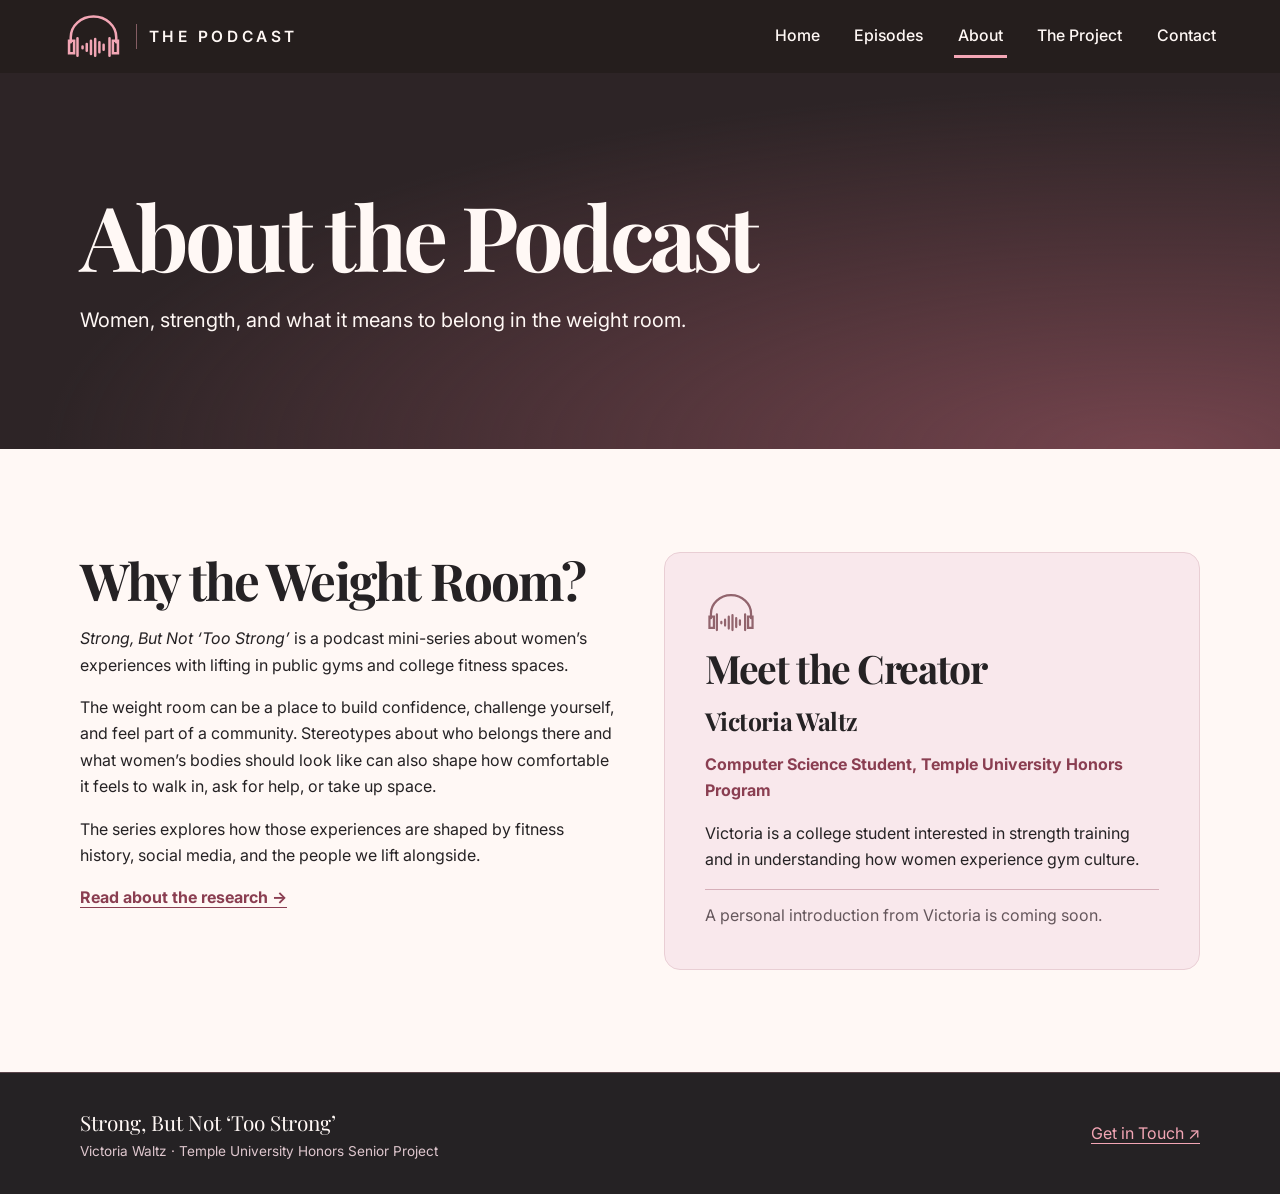
==== about.html @ 4b72879c "Build Honors Senior Project podcast website" ====
<!doctype html>
<html lang="en">
<head>
  <meta charset="utf-8">
  <meta name="viewport" content="width=device-width, initial-scale=1">
  <meta name="description" content="Learn about the podcast and its creator, Victoria Waltz.">
  <title>About | Strong, But Not ‘Too Strong’</title>
  <link rel="icon" href="assets/icons/headphones.svg" type="image/svg+xml">
  <link rel="preconnect" href="https://fonts.googleapis.com">
  <link rel="preconnect" href="https://fonts.gstatic.com" crossorigin>
  <link href="https://fonts.googleapis.com/css2?family=Inter:wght@400;500;600;700&amp;family=Playfair+Display:ital,wght@0,600;0,700;1,700;1,800&amp;display=swap" rel="stylesheet">
  <link rel="stylesheet" href="css/style.css">
  <script src="js/main.js" defer></script>
</head>
<body>
  <a class="skip-link" href="#main">Skip to content</a>
  <header class="site-header">
    <div class="header-inner">
      <a class="brand" href="index.html" aria-label="Strong, But Not ‘Too Strong’ home">
        <img src="assets/icons/headphones.svg" alt="">
        <span>The Podcast</span>
      </a>
      <button class="menu-toggle" type="button" aria-expanded="false" aria-controls="site-nav" hidden>Menu</button>
      <nav class="site-nav" id="site-nav" aria-label="Main navigation">
        <a href="index.html">Home</a>
        <a href="episodes.html">Episodes</a>
        <a href="about.html" aria-current="page">About</a>
        <a href="project.html">The Project</a>
        <a href="contact.html">Contact</a>
      </nav>
    </div>
  </header>
  <main id="main" tabindex="-1">
  <section class="page-banner"><div class="wrap"><h1>About the Podcast</h1><p>Women, strength, and what it means to belong in the weight room.</p></div></section>
  <div class="section wrap two-columns">
    <section class="prose" data-reveal>
      <h2>Why the Weight Room?</h2>
      <p><em>Strong, But Not ‘Too Strong’</em> is a podcast mini-series about women’s experiences with lifting in public gyms and college fitness spaces.</p>
      <p>The weight room can be a place to build confidence, challenge yourself, and feel part of a community. Stereotypes about who belongs there and what women’s bodies should look like can also shape how comfortable it feels to walk in, ask for help, or take up space.</p>
      <p>The series explores how those experiences are shaped by fitness history, social media, and the people we lift alongside.</p>
      <a class="text-link" href="project.html">Read about the research <span aria-hidden="true">→</span></a>
    </section>
    <section class="panel" data-reveal>
      <img class="panel-icon" src="assets/icons/headphones.svg" alt="">
      <h2>Meet the Creator</h2>
      <h3>Victoria Waltz</h3>
      <p class="creator-role">Computer Science Student, Temple University Honors Program</p>
      <p>Victoria is a college student interested in strength training and in understanding how women experience gym culture.</p>
      <!-- Replace this paragraph with Victoria’s personal introduction and motivation when ready. -->
      <p class="placeholder">A personal introduction from Victoria is coming soon.</p>
    </section>
  </div>
  </main>
  <footer class="site-footer">
    <div class="wrap footer-inner">
      <div><a class="footer-brand" href="index.html">Strong, But Not ‘Too Strong’</a><p>Victoria Waltz · Temple University Honors Senior Project</p></div>
      <a class="footer-link" href="contact.html">Get in Touch <span aria-hidden="true">↗</span></a>
    </div>
  </footer>
</body>
</html>
---- css/style.css ----
:root {
  --blush: #f3a6b5;
  --rose: #c97d8d;
  --charcoal: #252224;
  --cream: #fff8f5;
  --tint: #f9e8ec;
  --ink-rose: #8a3e51;
  --muted: #65575c;
  --serif: "Playfair Display", Georgia, serif;
  --sans: Inter, system-ui, sans-serif;
}
*, *::before, *::after { box-sizing: border-box; }
[hidden] { display: none !important; }
html { scroll-behavior: smooth; scroll-padding-top: 6rem; }
body { margin: 0; background: var(--cream); color: var(--charcoal); font: 1rem/1.65 var(--sans); }
img { display: block; max-width: 100%; }
a { color: inherit; }
button, input, select, textarea { font: inherit; }
button { cursor: pointer; }
:focus-visible { outline: 3px solid #a75268; outline-offset: 5px; }
.site-header :focus-visible, .hero :focus-visible, .site-footer :focus-visible, .closing :focus-visible { outline-color: var(--blush); }
main:focus:not(:focus-visible) { outline: none; }
h1, h2, h3, p { margin: 0; }
h1, h2, h3 { font-family: var(--serif); line-height: 1.12; }
h1 { font-size: clamp(2.9rem, 7vw, 5.9rem); letter-spacing: -.045em; }
h2 { font-size: clamp(2rem, 4vw, 3.5rem); letter-spacing: -.036em; }
h3 { font-size: 1.55rem; letter-spacing: -.025em; }
p + p { margin-top: 1rem; }
.wrap { width: min(1120px, calc(100% - 3rem)); margin-inline: auto; }
.section { padding-block: clamp(3.4rem, 8vw, 6.5rem); }
.skip-link { position: fixed; z-index: 10; top: 1rem; left: 1rem; transform: translateY(-180%); background: var(--cream); padding: .6rem 1rem; }
.skip-link:focus { transform: none; }
.site-header { position: sticky; z-index: 5; top: 0; background: #251e1d; color: var(--cream); }
.home .site-header { position: fixed; inset: 0 0 auto; background: linear-gradient(#241b1bb8, transparent); transition: background .2s; }
.home .site-header.is-scrolled, .home .site-header:has([aria-expanded="true"]) { background: #251e1d; }
.header-inner { display: flex; align-items: center; justify-content: space-between; gap: 2rem; width: min(1450px, 90%); margin: auto; min-height: clamp(64px, 5.7vw, 96px); }
.home .header-inner { padding-left: clamp(0px, 4.8vw, 78px); }
.brand { display: inline-flex; align-items: center; gap: .8rem; white-space: nowrap; text-decoration: none; text-transform: uppercase; letter-spacing: .23em; font-weight: 600; font-size: clamp(.72rem, 1.21vw, 1.2rem); }
.brand img { width: clamp(42px, 4.6vw, 74px); }
.brand span { border-left: 1px solid #f3a6b577; padding-left: .75rem; }
.site-nav { display: flex; align-items: center; gap: clamp(.9rem, 2.7vw, 3.25rem); }
.site-nav a { display: block; position: relative; padding: .55rem 0; color: var(--cream); font-size: clamp(.86rem, 1.24vw, 1.25rem); font-weight: 500; text-decoration: none; white-space: nowrap; }
.site-nav a::after { position: absolute; content: ""; inset: auto -.27rem 0; height: 3px; background: var(--blush); transform: scaleX(0); transition: transform .18s; }
.site-nav a:is(:hover,[aria-current])::after { transform: scaleX(1); }
.menu-toggle { display: none; border: 1px solid #f3a6b58c; border-radius: 100px; background: #251e1d; color: var(--cream); padding: .35rem .95rem; }
.hero {
  position: relative;
  min-height: max(650px, 56.28vw);
  background: linear-gradient(90deg, transparent 48%, #231a1912 65%, #231a1929), #302421 url("../assets/images/gym-hero.webp") center center / cover no-repeat;
  color: var(--cream);
}
.hero-copy { position: relative; z-index: 1; margin-left: 54%; width: 44%; padding-top: clamp(126px, 9.3vw, 185px); padding-bottom: 5rem; text-align: center; }
.hero h1 { position: relative; isolation: isolate; font-size: clamp(3.05rem, 5.85vw, 7.8rem); font-weight: 800; font-style: italic; line-height: .99; letter-spacing: -.064em; text-shadow: 0 3px 16px #23171465; }
.hero h1 span, .hero h1 em { display: block; }
.hero h1 em { position: relative; color: var(--blush); font-size: 1.26em; font-weight: inherit; }
.hero h1 em::before {
  content: ""; position: absolute; z-index: -1; inset: 34% 0 -23% 4%;
  background: linear-gradient(101deg, #b76877aa, #a85f6cad 78%, #be77858f);
  clip-path: polygon(0 60%, 9% 46%, 1% 49%, 11% 35%, 5% 39%, 15% 27%, 23% 18%, 42% 12%, 58% 9%, 73% 10%, 98% 0, 94% 10%, 100% 5%, 96% 19%, 99% 16%, 93% 32%, 99% 28%, 96% 41%, 99% 42%, 95% 56%, 98% 54%, 92% 76%, 95% 73%, 88% 82%, 68% 78%, 56% 83%, 37% 78%, 17% 85%, 1% 100%, 7% 85%, 0 89%, 7% 75%, 1% 78%, 9% 60%);
  transform: rotate(-3deg);
}
.hero h1::after { content: ""; position: absolute; top: -3.25rem; right: 1.2%; width: 4rem; height: 3.6rem; background: center / contain no-repeat url("data:image/svg+xml,%3Csvg xmlns='http://www.w3.org/2000/svg' viewBox='0 0 67 58' stroke='%23f3a6b5' stroke-width='6' stroke-linecap='round'%3E%3Cpath d='M11 34l3-30m13 36L46 9M44 51l20-14'/%3E%3C/svg%3E"); }
.hero-divider { display: flex; align-items: center; justify-content: center; gap: 1rem; width: 53%; margin: clamp(1.3rem, 2.45vw, 3.7rem) auto .85rem; }
.hero-divider::before, .hero-divider::after { content: ""; height: 2px; flex: 1; background: var(--cream); }
.hero-divider img { width: clamp(46px, 5.7vw, 96px); }
.hero-copy p { font-size: clamp(1.06rem, 1.76vw, 2.3rem); line-height: 1.35; font-style: italic; font-weight: 500; text-shadow: 0 2px 10px #201615; }
.hero-wave { width: 51%; margin: clamp(.6rem, 1.3vw, 2rem) auto clamp(.75rem, 2.35vw, 3.3rem); }
.hero-actions { display: flex; flex-direction: column; align-items: center; gap: .65rem; }
.button { display: inline-flex; align-items: center; justify-content: center; gap: .65em; border: 1px solid transparent; border-radius: 999px; padding: .66em 1.35em; background: var(--blush); color: #201519; font-weight: 700; text-decoration: none; line-height: 1.25; transition: background .18s, transform .18s; }
.button:not(:disabled):hover { background: #ffc2cd; transform: translateY(-2px); }
.button:disabled { opacity: .62; cursor: default; }
.hero .button { font-size: clamp(1rem, 1.56vw, 1.8rem); }
.play-icon { display: inline-block; border-block: .43em solid transparent; border-left: .69em solid currentColor; }
.hero-link { padding: .2rem .65rem; border-radius: 999px; background: #271d1de8; color: var(--cream); text-underline-offset: 4px; font-size: clamp(.85rem, 1vw, 1.15rem); font-weight: 600; text-shadow: 0 1px 5px #201615; }
.hero-link:hover { color: var(--blush); }
.intro { text-align: center; }
.intro > p:last-child { max-width: 67ch; margin: 1.25rem auto 0; color: var(--muted); font-size: 1.12rem; }
.eyebrow { margin-bottom: .9rem; font-size: .76rem; font-weight: 700; letter-spacing: .15em; text-transform: uppercase; color: var(--ink-rose); }
.tint { background: var(--tint); }
.section-header, .footer-inner { display: flex; justify-content: space-between; align-items: center; gap: 1rem 2rem; }
.section-header { margin-bottom: 2rem; flex-wrap: wrap; }
.text-link { display: inline-block; color: var(--ink-rose); font-weight: 700; text-underline-offset: .23em; }
.text-link:hover { color: #572635; }
.card-grid, .topic-grid { display: grid; grid-template-columns: repeat(3, minmax(0, 1fr)); gap: 1.25rem; }
.episode-card { display: flex; flex-direction: column; overflow: hidden; border: 1px solid #e8cdd3; border-radius: 1rem; background: var(--cream); }
.card-art { display: grid; min-height: 124px; place-items: center; background: radial-gradient(ellipse at 25% 25%, #9a5c65, transparent 80%), #332829; }
.episode-card:nth-child(3n + 2) .card-art { background: radial-gradient(ellipse at 70% 80%, #ab6979, transparent 80%), #472d38; }
.episode-card:nth-child(3n + 3) .card-art { background: radial-gradient(ellipse at 30% 70%, #875759, transparent 80%), #362c2a; }
.card-art img { width: 53%; max-height: 68px; }
.card-body { display: flex; flex: 1; flex-direction: column; align-items: flex-start; gap: .8rem; padding: 1.3rem; }
.card-body > p { color: var(--muted); margin: 0; }
.card-meta { display: flex; width: 100%; justify-content: space-between; flex-wrap: wrap; align-items: center; gap: .35rem .6rem; }
.card-meta .eyebrow { margin: 0; }
.badge { display: inline-block; padding: .25rem .65rem; border-radius: 99px; background: var(--tint); color: #74374a; font-size: .75rem; font-weight: 700; }
.card-body .duration { font-size: .86rem; }
.card-body .text-link { margin-top: auto; }
.topic-grid { margin-top: 2rem; }
.topic-grid article { padding: 1.35rem; border-top: 1px solid #e8cdd3; }
.topic-grid article > :first-child { width: 44px; height: 32px; color: var(--ink-rose); font: 2rem/1 var(--sans); margin-bottom: .8rem; object-fit: contain; object-position: left center; }
.topic-grid img { filter: brightness(.55) saturate(1.6); }
.topic-grid p { color: var(--muted); margin-top: .65rem; }
.closing, .site-footer { background: var(--charcoal); color: var(--cream); }
.closing { text-align: center; background: radial-gradient(ellipse at 50% 110%, #784654 0%, #33272c 55%, #252224 100%); }
.closing .button { margin-top: 1.5rem; }
.site-footer { padding: 2rem 0; border-top: 1px solid #59444a; }
.footer-brand { font-family: var(--serif); font-size: 1.3rem; text-decoration: none; }
.footer-inner p { color: #dfc7ce; font-size: .85rem; }
.footer-link { color: var(--blush); white-space: nowrap; text-underline-offset: .22em; }
.page-banner { background: radial-gradient(ellipse at 90% 100%, #74444d, transparent 68%), #2d2426; color: var(--cream); padding-block: clamp(3.7rem, 9vw, 7rem); }
.page-banner .eyebrow, .back-link { color: var(--blush); }
.page-banner p:not(.eyebrow) { margin-top: 1.2rem; font-size: clamp(1rem, 2vw, 1.25rem); max-width: 58ch; }
.page-banner .back-link { display: inline-block; margin-bottom: 1.5rem; text-underline-offset: .2em; }
.two-columns { display: grid; grid-template-columns: repeat(2, minmax(0, 1fr)); align-items: start; gap: clamp(1.3rem, 4vw, 3rem); }
.panel { background: var(--tint); border: 1px solid #e9ced4; border-radius: 1rem; padding: clamp(1.3rem, 4vw, 2.5rem); }
.panel h2 { font-size: clamp(1.65rem, 3.2vw, 2.45rem); }
.panel-icon { width: 52px; margin-bottom: .9rem; filter: brightness(.6); }
.prose :is(p, ul, .text-link), .panel :is(p, h3) { margin-top: 1rem; }
.prose ul { padding-left: 1.2rem; }
.prose li + li { margin-top: .5rem; }
.placeholder { padding-top: .8rem; border-top: 1px solid #d6afb9; color: var(--muted); }
.creator-role { font-weight: 700; color: var(--ink-rose); }
.research { display: grid; gap: clamp(2rem, 5vw, 3.75rem); }
.question blockquote { margin: 1.3rem 0 0; font: italic clamp(1.5rem, 4vw, 2.6rem)/1.25 var(--serif); max-width: 36ch; }
.contact-form { display: grid; gap: .65rem; }
.contact-form label { font-weight: 600; margin-top: .25rem; }
.contact-form input, .contact-form textarea, .player select { width: 100%; padding: .55rem .7rem; border: 1px solid #a97f8a; border-radius: .45rem; background: var(--cream); color: var(--charcoal); }
.contact-form textarea { resize: vertical; }
.contact-form .button { justify-self: start; }
.player-wrap { max-width: 790px; }
.player-wrap .player { margin-top: 1.75rem; }
.player-status { color: var(--muted); }
.player fieldset { border: 0; padding: 0; margin: 1rem 0 0; min-width: 0; }
.player fieldset:disabled { opacity: .7; }
.player legend { padding: 0; font-weight: 700; }
.player-progress { display: flex; gap: .75rem; align-items: center; margin: .85rem 0; }
.player input[type="range"] { accent-color: var(--ink-rose); min-width: 0; }
.player-progress input { flex: 1; width: 100%; }
.player-progress output { white-space: nowrap; font-variant-numeric: tabular-nums; }
.player-controls { display: flex; align-items: center; flex-wrap: wrap; gap: .9rem 1.2rem; }
.player-controls label { display: inline-flex; align-items: center; gap: .45rem; }
.player-controls select { width: auto; }
[data-reveal].revealed { animation: rise-in .55s ease-out both; }
@keyframes rise-in { from { opacity: .6; transform: translateY(12px); } to { opacity: 1; transform: translateY(0); } }
@media (min-width: 1200px) { .hero-copy { padding-top: 9.2vw; } }
@media (max-width: 960px) {
  .home .header-inner { padding-left: 0; }
  .hero-copy { margin-left: 48%; width: 50%; }
  .hero h1 { font-size: clamp(2.7rem, 6vw, 4rem); }
  .hero { background-position: 56% center; }
}
@media (max-width: 700px) {
  .header-inner { flex-wrap: wrap; gap: 0; padding-block: .55rem; }
  .header-inner .menu-toggle { display: inline-flex; }
  .site-nav { width: 100%; flex-wrap: wrap; gap: .25rem 1.1rem; }
  .site-nav a { padding: .5rem 0; }
  .site-header.has-menu .site-nav { display: none; }
  .site-header.has-menu .menu-toggle[aria-expanded="true"] + .site-nav { display: flex; padding-top: .5rem; }
  .home .site-header:not(.has-menu) { position: absolute; background: #251e1d; }
  .hero { min-height: max(620px, 100svh); background-image: linear-gradient(180deg, #251b1bb0 2%, #251b1baa 50%, #251b1b13 88%), url("../assets/images/gym-hero.webp"); background-position: 26% center; }
  .hero-copy { margin: 0 auto; width: min(91%, 480px); padding-top: max(116px, 15vh); padding-bottom: 8rem; }
  .hero h1 { font-size: clamp(2.35rem, 8.55vw, 4.35rem); }
  .hero h1::after { width: 2.3rem; height: 2.2rem; top: -1.85rem; right: 1%; }
  .hero-divider { margin-top: 1.45rem; }
  .hero-wave { margin-bottom: 1rem; }
  .card-grid, .topic-grid { grid-template-columns: repeat(2, minmax(0, 1fr)); }
  .two-columns { grid-template-columns: 1fr; }
}
@media (max-width: 465px) {
  .wrap { width: calc(100% - 2rem); }
  .card-grid { grid-template-columns: 1fr; }
  .topic-grid { gap: .75rem; }
  .topic-grid article { padding-inline: .4rem; }
  .topic-grid h3 { font-size: 1.28rem; }
  .footer-inner { align-items: flex-start; flex-direction: column; }
  .hero h1 { letter-spacing: -.058em; }
}
@media (prefers-reduced-motion: reduce) {
  html { scroll-behavior: auto; }
  *, *::before, *::after { animation: none !important; transition: none !important; }
}
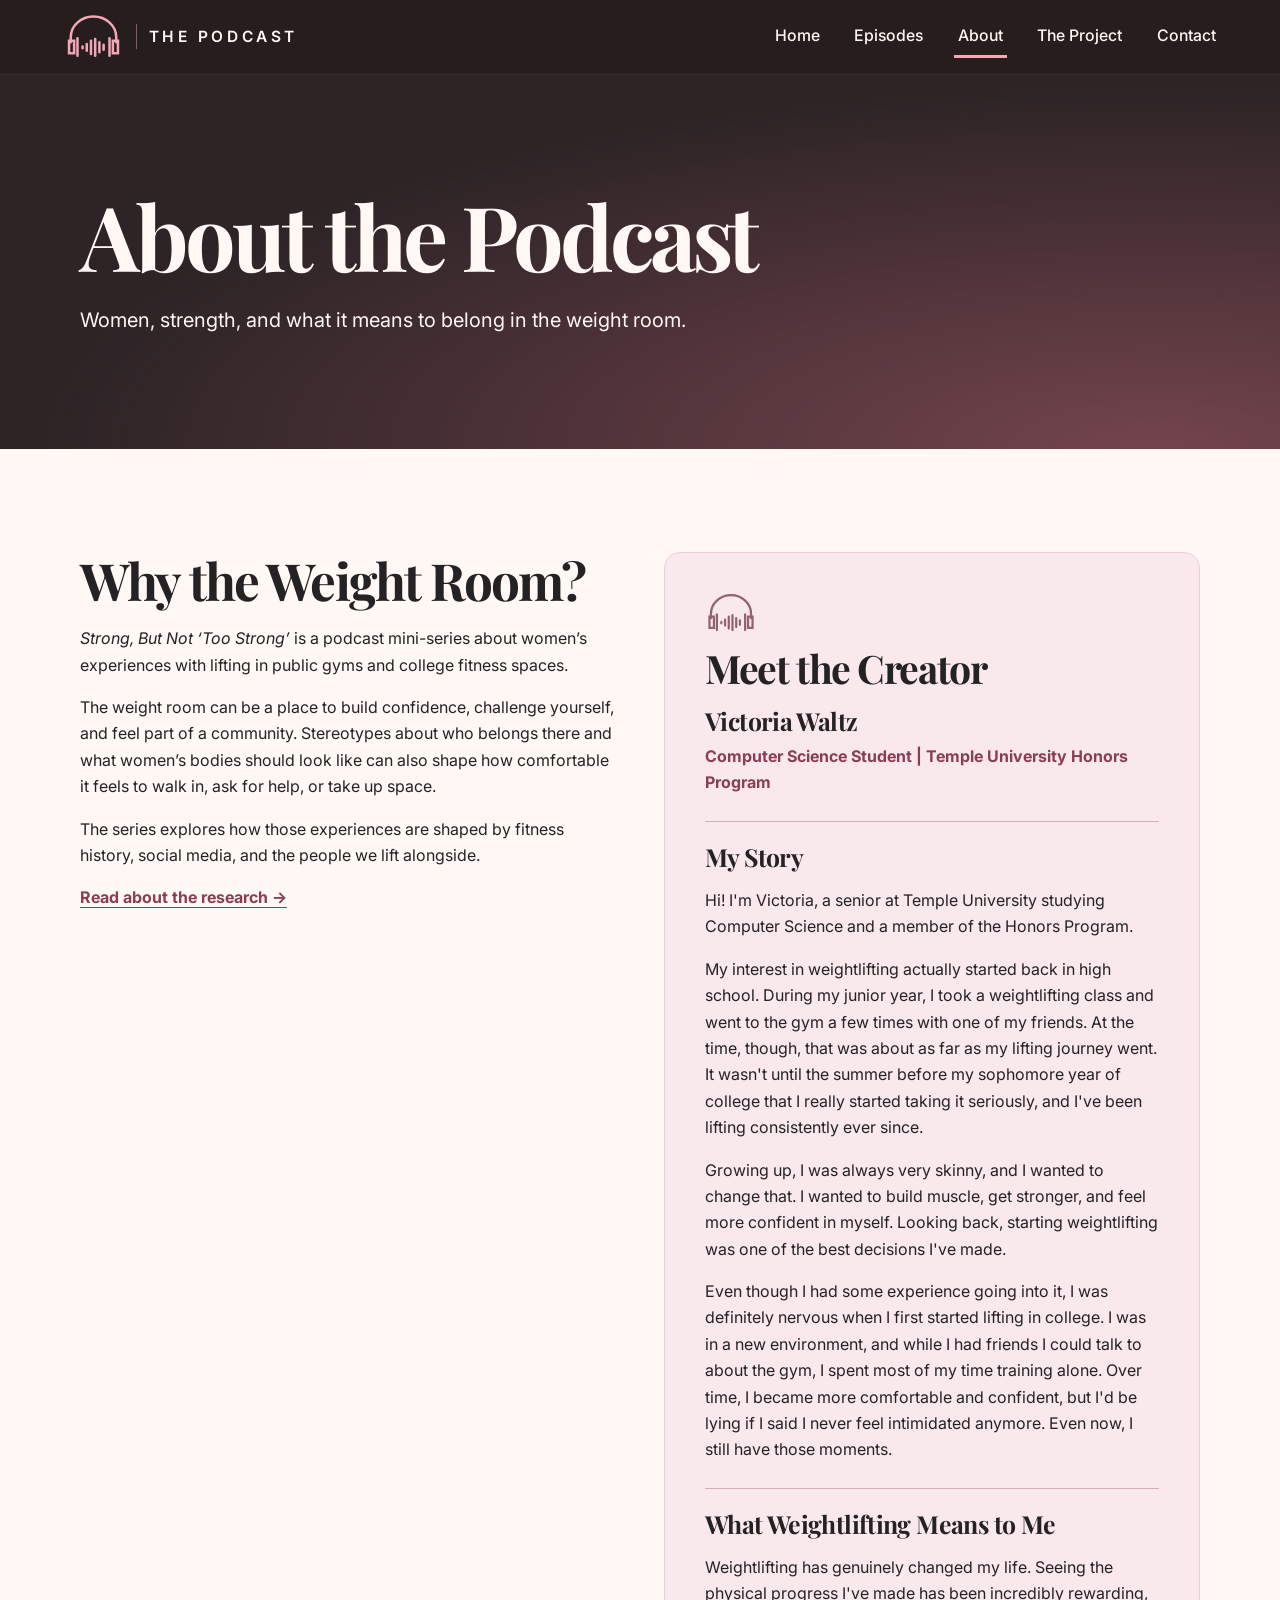
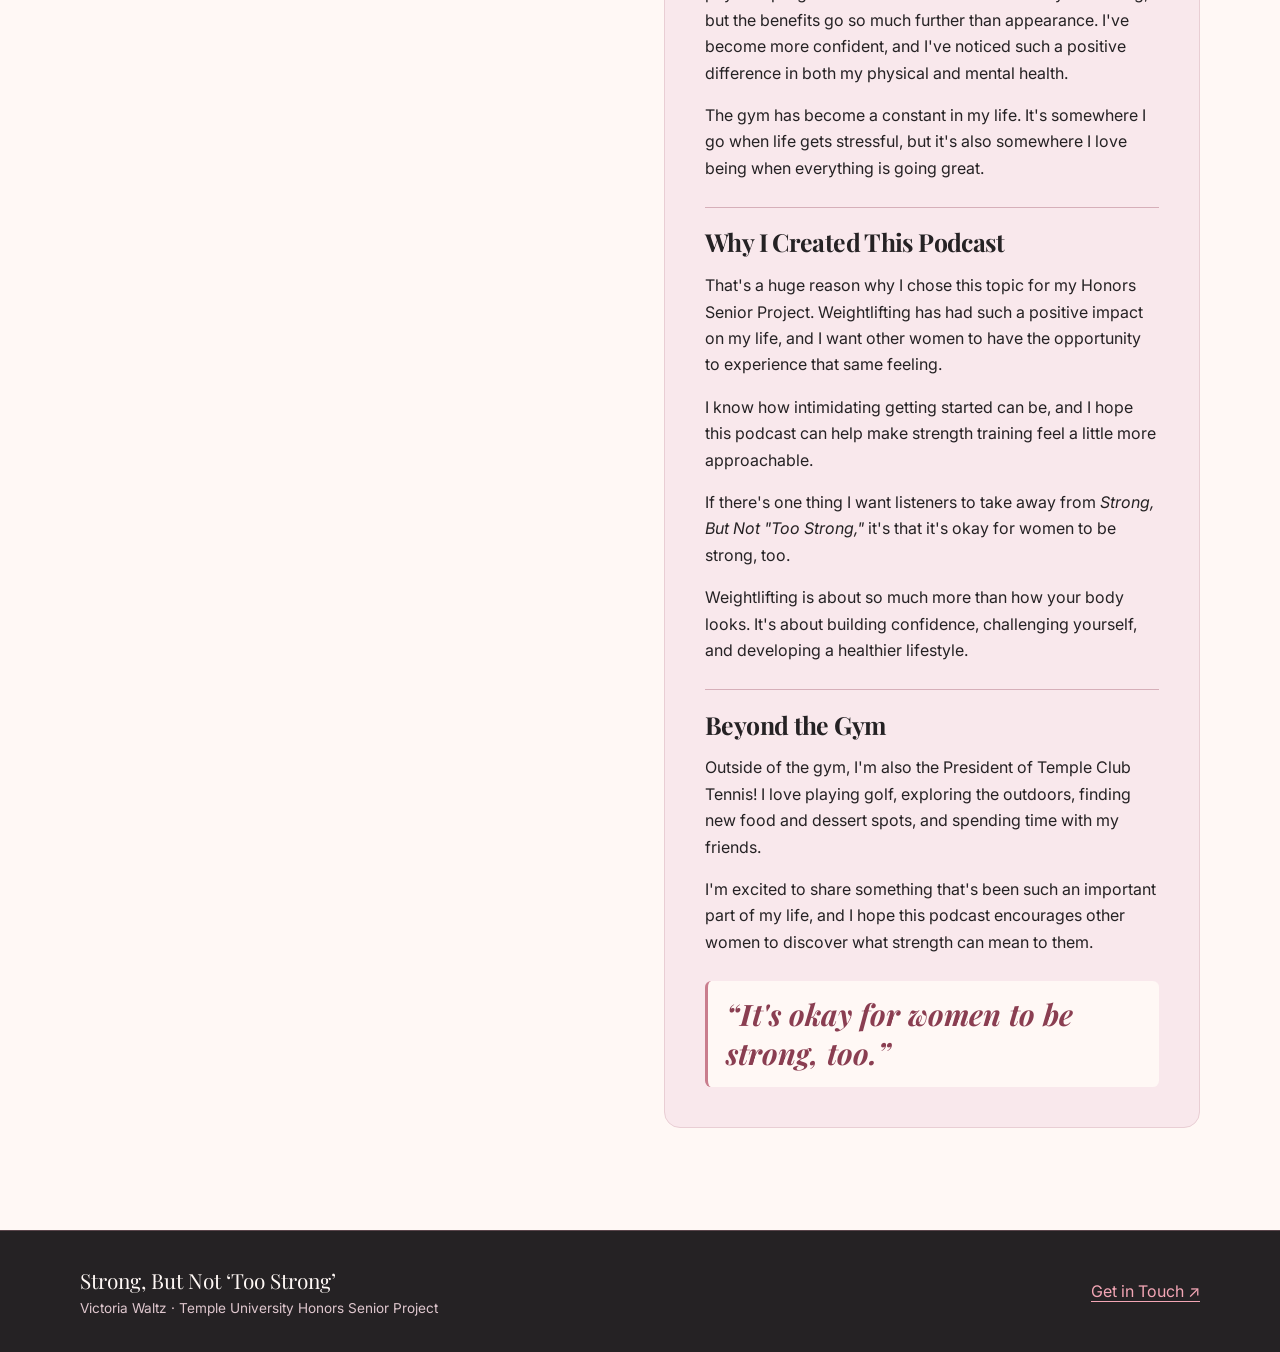
==== commit 44bec735: "Add Victoria's biography to Meet the Creator" ====
--- a/about.html
+++ b/about.html
@@ -40,14 +40,41 @@
       <p>The series explores how those experiences are shaped by fitness history, social media, and the people we lift alongside.</p>
       <a class="text-link" href="project.html">Read about the research <span aria-hidden="true">→</span></a>
     </section>
-    <section class="panel" data-reveal>
+    <section class="panel creator-panel" aria-labelledby="meet-the-creator">
       <img class="panel-icon" src="assets/icons/headphones.svg" alt="">
-      <h2>Meet the Creator</h2>
-      <h3>Victoria Waltz</h3>
-      <p class="creator-role">Computer Science Student, Temple University Honors Program</p>
-      <p>Victoria is a college student interested in strength training and in understanding how women experience gym culture.</p>
-      <!-- Replace this paragraph with Victoria’s personal introduction and motivation when ready. -->
-      <p class="placeholder">A personal introduction from Victoria is coming soon.</p>
+      <h2 id="meet-the-creator">Meet the Creator</h2>
+      <p class="creator-name">Victoria Waltz</p>
+      <p class="creator-role">Computer Science Student | Temple University Honors Program</p>
+
+      <section class="creator-bio">
+        <h3>My Story</h3>
+        <p>Hi! I'm Victoria, a senior at Temple University studying Computer Science and a member of the Honors Program.</p>
+        <p>My interest in weightlifting actually started back in high school. During my junior year, I took a weightlifting class and went to the gym a few times with one of my friends. At the time, though, that was about as far as my lifting journey went. It wasn't until the summer before my sophomore year of college that I really started taking it seriously, and I've been lifting consistently ever since.</p>
+        <p>Growing up, I was always very skinny, and I wanted to change that. I wanted to build muscle, get stronger, and feel more confident in myself. Looking back, starting weightlifting was one of the best decisions I've made.</p>
+        <p>Even though I had some experience going into it, I was definitely nervous when I first started lifting in college. I was in a new environment, and while I had friends I could talk to about the gym, I spent most of my time training alone. Over time, I became more comfortable and confident, but I'd be lying if I said I never feel intimidated anymore. Even now, I still have those moments.</p>
+      </section>
+
+      <section class="creator-bio">
+        <h3>What Weightlifting Means to Me</h3>
+        <p>Weightlifting has genuinely changed my life. Seeing the physical progress I've made has been incredibly rewarding, but the benefits go so much further than appearance. I've become more confident, and I've noticed such a positive difference in both my physical and mental health.</p>
+        <p>The gym has become a constant in my life. It's somewhere I go when life gets stressful, but it's also somewhere I love being when everything is going great.</p>
+      </section>
+
+      <section class="creator-bio">
+        <h3>Why I Created This Podcast</h3>
+        <p>That's a huge reason why I chose this topic for my Honors Senior Project. Weightlifting has had such a positive impact on my life, and I want other women to have the opportunity to experience that same feeling.</p>
+        <p>I know how intimidating getting started can be, and I hope this podcast can help make strength training feel a little more approachable.</p>
+        <p>If there's one thing I want listeners to take away from <em>Strong, But Not "Too Strong,"</em> it's that it's okay for women to be strong, too.</p>
+        <p>Weightlifting is about so much more than how your body looks. It's about building confidence, challenging yourself, and developing a healthier lifestyle.</p>
+      </section>
+
+      <section class="creator-bio">
+        <h3>Beyond the Gym</h3>
+        <p>Outside of the gym, I'm also the President of Temple Club Tennis! I love playing golf, exploring the outdoors, finding new food and dessert spots, and spending time with my friends.</p>
+        <p>I'm excited to share something that's been such an important part of my life, and I hope this podcast encourages other women to discover what strength can mean to them.</p>
+      </section>
+
+      <blockquote class="creator-quote">“It's okay for women to be strong, too.”</blockquote>
     </section>
   </div>
   </main>
--- a/css/style.css
+++ b/css/style.css
@@ -119,7 +119,74 @@
 .prose li + li { margin-top: .5rem; }
 .placeholder { padding-top: .8rem; border-top: 1px solid #d6afb9; color: var(--muted); }
 .creator-role { font-weight: 700; color: var(--ink-rose); }
+.creator-panel { min-width: 0; overflow-wrap: break-word; }
+.creator-panel .creator-name { font: 700 1.55rem/1.12 var(--serif); letter-spacing: -.025em; }
+.creator-panel .creator-role { margin-top: .5rem; }
+.creator-bio {
+  max-width: 62ch;
+  margin-top: 1.6rem;
+  padding-top: 1.3rem;
+  border-top: 1px solid #d6afb9;
+}
+.creator-bio h3 { margin: 0; }
+.creator-quote {
+  margin: 1.6rem 0 0;
+  padding: .9rem 1.15rem;
+  border-inline-start: 3px solid var(--rose);
+  border-radius: .4rem;
+  background: var(--cream);
+  color: var(--ink-rose);
+  font: italic 700 clamp(1.35rem, 2.7vw, 1.85rem)/1.3 var(--serif);
+}
 .research { display: grid; gap: clamp(2rem, 5vw, 3.75rem); }
+.references-banner h1 { overflow-wrap: anywhere; }
+.reference-grid { display: grid; grid-template-columns: repeat(2, minmax(0, 1fr)); gap: 1.25rem; }
+.reference-card {
+  display: flex;
+  flex-direction: column;
+  align-items: flex-start;
+  gap: .8rem;
+  padding: clamp(1.3rem, 3vw, 2rem);
+  background: var(--cream);
+  transition: border-color .18s, background-color .18s;
+}
+.reference-card:is(:hover, :focus-within) { border-color: var(--rose); background: var(--tint); }
+.reference-card :is(h3, p) { margin: 0; }
+.reference-card .reference-details { color: var(--muted); font-size: .94rem; }
+.reference-card .text-link { margin-top: auto; }
+.reference-card .new-tab { font-size: .85em; font-weight: 500; }
+.interview-material {
+  grid-column: 1 / -1;
+  display: grid;
+  gap: clamp(1.65rem, 4vw, 2.75rem);
+}
+.interview-material > h2 {
+  padding-bottom: 1rem;
+  border-bottom: 1px solid #d6afb9;
+}
+.interview-material h3 { margin-top: 0; }
+.interview-overview p, .interview-reflection p { max-width: 69ch; }
+.interview-grid {
+  display: grid;
+  grid-template-columns: repeat(2, minmax(0, 1fr));
+  gap: 1rem;
+  margin: 1.1rem 0 0;
+  padding: 0;
+  list-style: none;
+}
+.interview-card, .interview-reflection { background: var(--cream); }
+.interview-card { padding: 1rem 1.15rem; }
+.interview-card h4 { margin: 0; }
+.interview-card h4:not(.badge) { font: 700 1.2rem/1.25 var(--serif); }
+.interview-card p { margin-top: .55rem; }
+.interview-reflection .interview-takeaway {
+  max-width: 36ch;
+  padding-top: 1rem;
+  border-top: 1px solid #d6afb9;
+  color: var(--ink-rose);
+  font: clamp(1.35rem, 3vw, 2rem)/1.32 var(--serif);
+}
+.interview-material > .text-link { justify-self: start; }
 .question blockquote { margin: 1.3rem 0 0; font: italic clamp(1.5rem, 4vw, 2.6rem)/1.25 var(--serif); max-width: 36ch; }
 .contact-form { display: grid; gap: .65rem; }
 .contact-form label { font-weight: 600; margin-top: .25rem; }
@@ -163,7 +230,7 @@
   .hero-divider { margin-top: 1.45rem; }
   .hero-wave { margin-bottom: 1rem; }
   .card-grid, .topic-grid { grid-template-columns: repeat(2, minmax(0, 1fr)); }
-  .two-columns { grid-template-columns: 1fr; }
+  .two-columns, .reference-grid, .interview-grid { grid-template-columns: 1fr; }
 }
 @media (max-width: 465px) {
   .wrap { width: calc(100% - 2rem); }
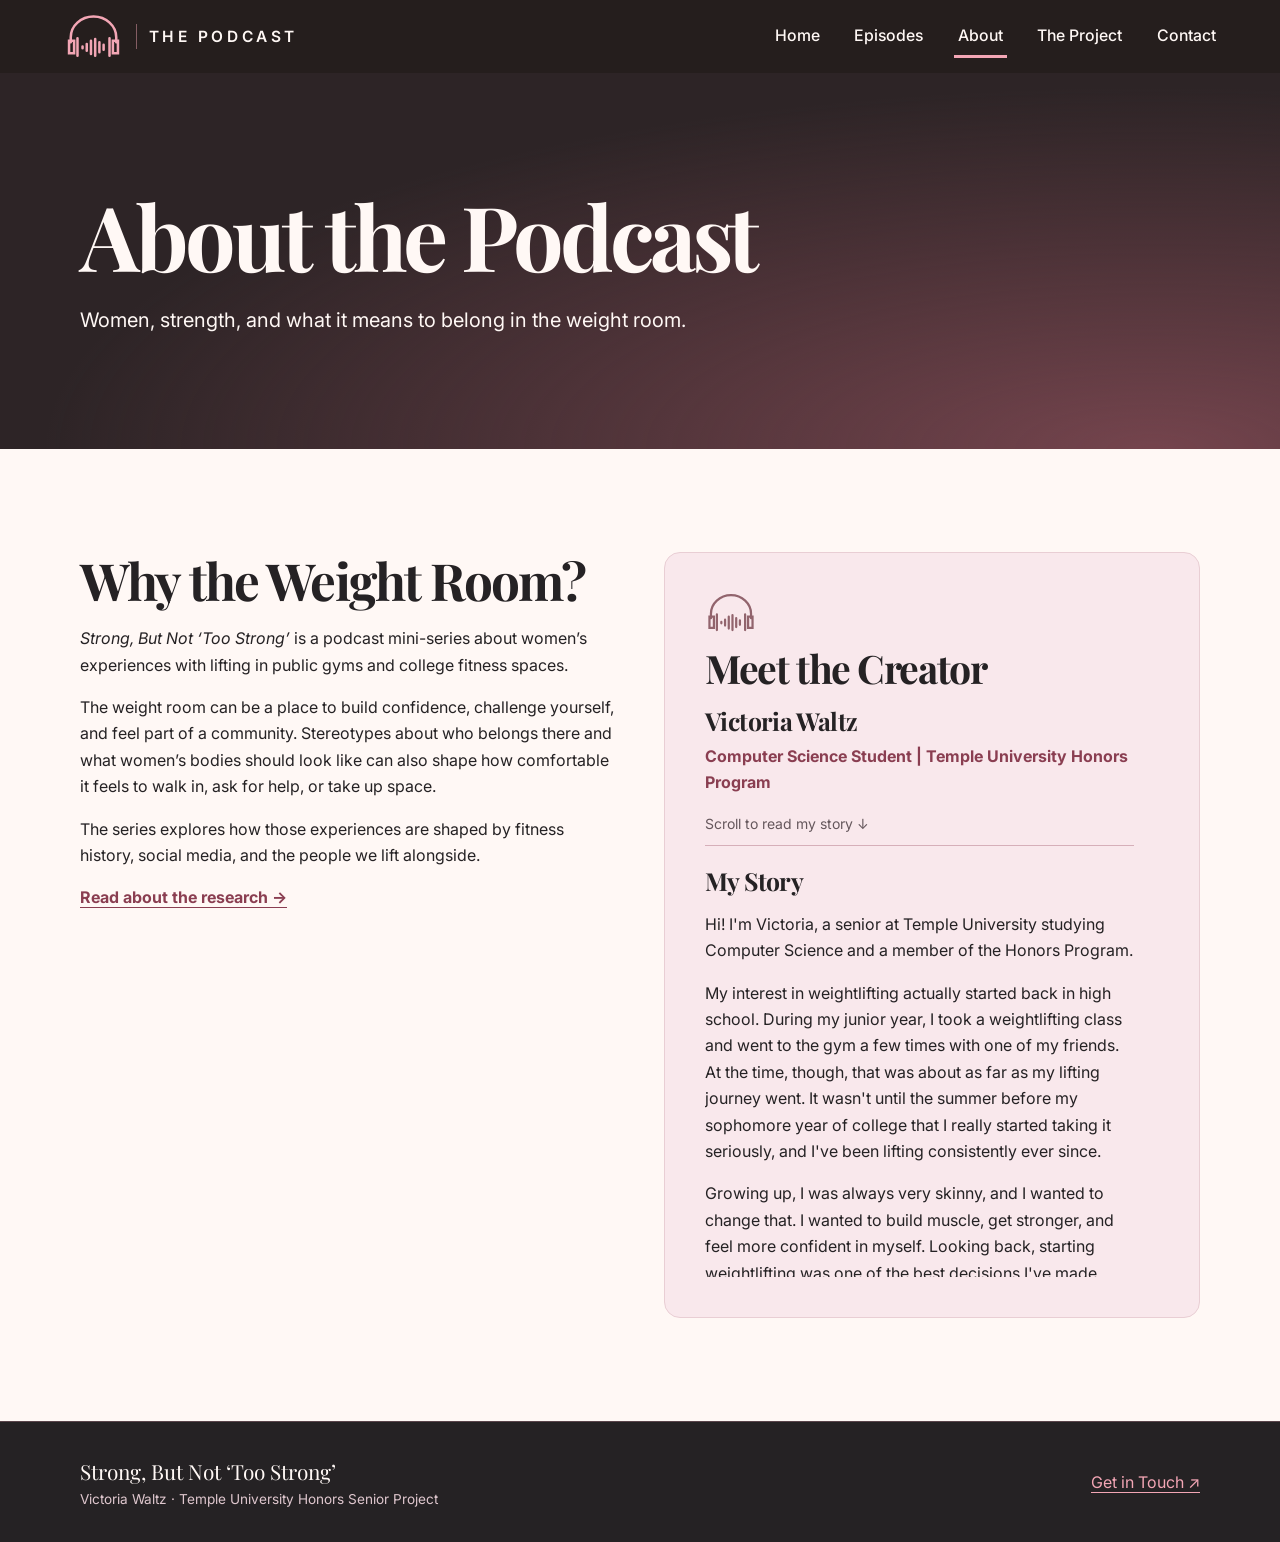
==== commit 289c5106: "Make the creator biography scroll within its panel" ====
--- a/about.html
+++ b/about.html
@@ -46,35 +46,38 @@
       <p class="creator-name">Victoria Waltz</p>
       <p class="creator-role">Computer Science Student | Temple University Honors Program</p>
 
-      <section class="creator-bio">
-        <h3>My Story</h3>
-        <p>Hi! I'm Victoria, a senior at Temple University studying Computer Science and a member of the Honors Program.</p>
-        <p>My interest in weightlifting actually started back in high school. During my junior year, I took a weightlifting class and went to the gym a few times with one of my friends. At the time, though, that was about as far as my lifting journey went. It wasn't until the summer before my sophomore year of college that I really started taking it seriously, and I've been lifting consistently ever since.</p>
-        <p>Growing up, I was always very skinny, and I wanted to change that. I wanted to build muscle, get stronger, and feel more confident in myself. Looking back, starting weightlifting was one of the best decisions I've made.</p>
-        <p>Even though I had some experience going into it, I was definitely nervous when I first started lifting in college. I was in a new environment, and while I had friends I could talk to about the gym, I spent most of my time training alone. Over time, I became more comfortable and confident, but I'd be lying if I said I never feel intimidated anymore. Even now, I still have those moments.</p>
-      </section>
+      <p class="creator-scroll-hint">Scroll to read my story <span aria-hidden="true">↓</span></p>
+      <div class="creator-scroll" role="region" aria-label="Victoria’s biography" tabindex="0">
+        <section class="creator-bio">
+          <h3>My Story</h3>
+          <p>Hi! I'm Victoria, a senior at Temple University studying Computer Science and a member of the Honors Program.</p>
+          <p>My interest in weightlifting actually started back in high school. During my junior year, I took a weightlifting class and went to the gym a few times with one of my friends. At the time, though, that was about as far as my lifting journey went. It wasn't until the summer before my sophomore year of college that I really started taking it seriously, and I've been lifting consistently ever since.</p>
+          <p>Growing up, I was always very skinny, and I wanted to change that. I wanted to build muscle, get stronger, and feel more confident in myself. Looking back, starting weightlifting was one of the best decisions I've made.</p>
+          <p>Even though I had some experience going into it, I was definitely nervous when I first started lifting in college. I was in a new environment, and while I had friends I could talk to about the gym, I spent most of my time training alone. Over time, I became more comfortable and confident, but I'd be lying if I said I never feel intimidated anymore. Even now, I still have those moments.</p>
+        </section>
 
-      <section class="creator-bio">
-        <h3>What Weightlifting Means to Me</h3>
-        <p>Weightlifting has genuinely changed my life. Seeing the physical progress I've made has been incredibly rewarding, but the benefits go so much further than appearance. I've become more confident, and I've noticed such a positive difference in both my physical and mental health.</p>
-        <p>The gym has become a constant in my life. It's somewhere I go when life gets stressful, but it's also somewhere I love being when everything is going great.</p>
-      </section>
+        <section class="creator-bio">
+          <h3>What Weightlifting Means to Me</h3>
+          <p>Weightlifting has genuinely changed my life. Seeing the physical progress I've made has been incredibly rewarding, but the benefits go so much further than appearance. I've become more confident, and I've noticed such a positive difference in both my physical and mental health.</p>
+          <p>The gym has become a constant in my life. It's somewhere I go when life gets stressful, but it's also somewhere I love being when everything is going great.</p>
+        </section>
 
-      <section class="creator-bio">
-        <h3>Why I Created This Podcast</h3>
-        <p>That's a huge reason why I chose this topic for my Honors Senior Project. Weightlifting has had such a positive impact on my life, and I want other women to have the opportunity to experience that same feeling.</p>
-        <p>I know how intimidating getting started can be, and I hope this podcast can help make strength training feel a little more approachable.</p>
-        <p>If there's one thing I want listeners to take away from <em>Strong, But Not "Too Strong,"</em> it's that it's okay for women to be strong, too.</p>
-        <p>Weightlifting is about so much more than how your body looks. It's about building confidence, challenging yourself, and developing a healthier lifestyle.</p>
-      </section>
+        <section class="creator-bio">
+          <h3>Why I Created This Podcast</h3>
+          <p>That's a huge reason why I chose this topic for my Honors Senior Project. Weightlifting has had such a positive impact on my life, and I want other women to have the opportunity to experience that same feeling.</p>
+          <p>I know how intimidating getting started can be, and I hope this podcast can help make strength training feel a little more approachable.</p>
+          <p>If there's one thing I want listeners to take away from <em>Strong, But Not "Too Strong,"</em> it's that it's okay for women to be strong, too.</p>
+          <p>Weightlifting is about so much more than how your body looks. It's about building confidence, challenging yourself, and developing a healthier lifestyle.</p>
+        </section>
 
-      <section class="creator-bio">
-        <h3>Beyond the Gym</h3>
-        <p>Outside of the gym, I'm also the President of Temple Club Tennis! I love playing golf, exploring the outdoors, finding new food and dessert spots, and spending time with my friends.</p>
-        <p>I'm excited to share something that's been such an important part of my life, and I hope this podcast encourages other women to discover what strength can mean to them.</p>
-      </section>
+        <section class="creator-bio">
+          <h3>Beyond the Gym</h3>
+          <p>Outside of the gym, I'm also the President of Temple Club Tennis! I love playing golf, exploring the outdoors, finding new food and dessert spots, and spending time with my friends.</p>
+          <p>I'm excited to share something that's been such an important part of my life, and I hope this podcast encourages other women to discover what strength can mean to them.</p>
+        </section>
 
-      <blockquote class="creator-quote">“It's okay for women to be strong, too.”</blockquote>
+        <blockquote class="creator-quote">“It's okay for women to be strong, too.”</blockquote>
+      </div>
     </section>
   </div>
   </main>
--- a/css/style.css
+++ b/css/style.css
@@ -122,6 +122,18 @@
 .creator-panel { min-width: 0; overflow-wrap: break-word; }
 .creator-panel .creator-name { font: 700 1.55rem/1.12 var(--serif); letter-spacing: -.025em; }
 .creator-panel .creator-role { margin-top: .5rem; }
+.creator-panel .creator-scroll-hint { display: none; }
+@media (min-width: 701px) {
+  .creator-panel .creator-scroll-hint { display: block; color: var(--muted); font-size: .875rem; }
+  .creator-scroll {
+    max-height: clamp(15rem, 48vh, 28rem);
+    margin-top: .65rem;
+    padding-inline-end: .65rem;
+    overflow-y: auto;
+    scrollbar-gutter: stable;
+  }
+  .creator-scroll > .creator-bio:first-child { margin-top: 0; }
+}
 .creator-bio {
   max-width: 62ch;
   margin-top: 1.6rem;
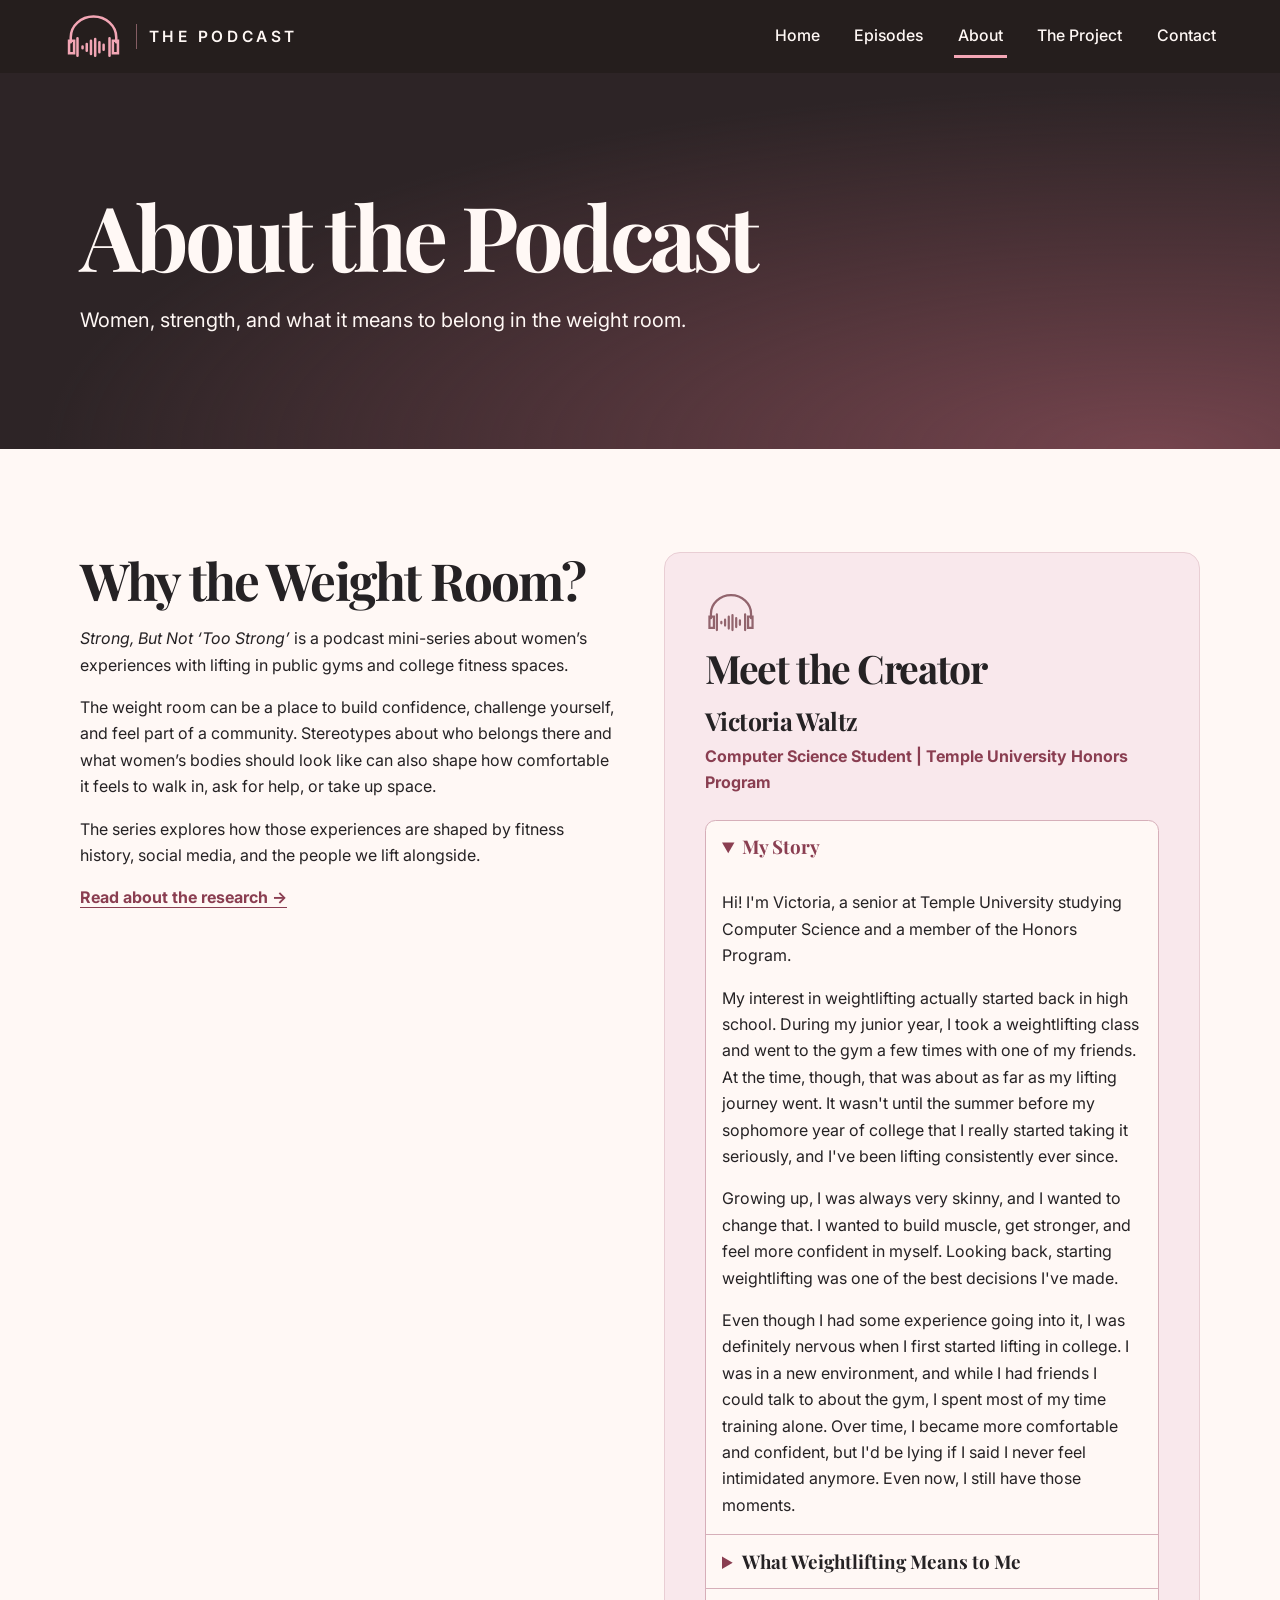
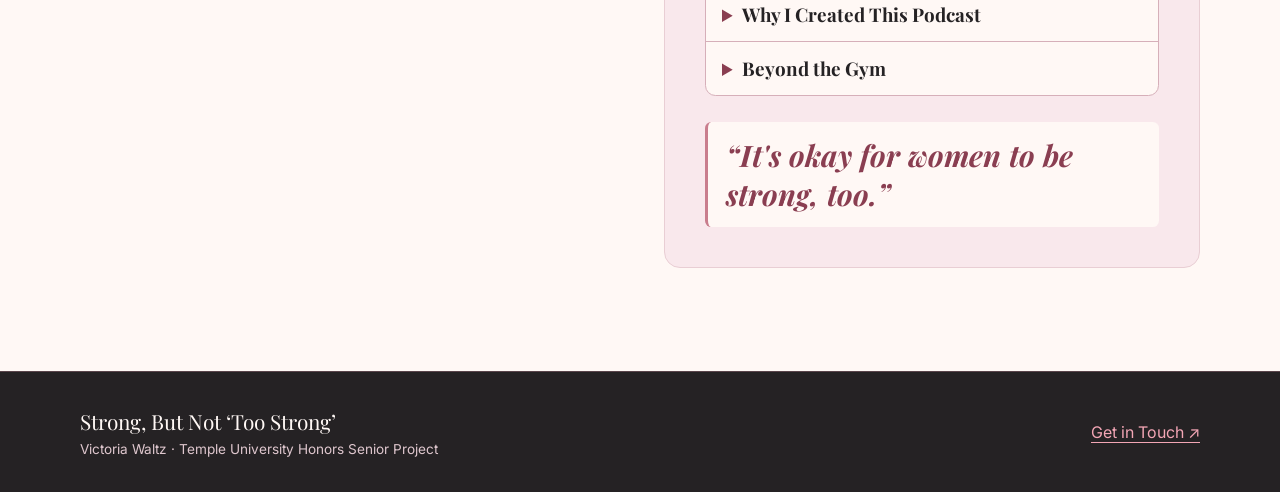
==== commit 8861e80d: "Use an accordion for the creator biography" ====
--- a/about.html
+++ b/about.html
@@ -46,38 +46,41 @@
       <p class="creator-name">Victoria Waltz</p>
       <p class="creator-role">Computer Science Student | Temple University Honors Program</p>
 
-      <p class="creator-scroll-hint">Scroll to read my story <span aria-hidden="true">↓</span></p>
-      <div class="creator-scroll" role="region" aria-label="Victoria’s biography" tabindex="0">
-        <section class="creator-bio">
-          <h3>My Story</h3>
-          <p>Hi! I'm Victoria, a senior at Temple University studying Computer Science and a member of the Honors Program.</p>
-          <p>My interest in weightlifting actually started back in high school. During my junior year, I took a weightlifting class and went to the gym a few times with one of my friends. At the time, though, that was about as far as my lifting journey went. It wasn't until the summer before my sophomore year of college that I really started taking it seriously, and I've been lifting consistently ever since.</p>
-          <p>Growing up, I was always very skinny, and I wanted to change that. I wanted to build muscle, get stronger, and feel more confident in myself. Looking back, starting weightlifting was one of the best decisions I've made.</p>
-          <p>Even though I had some experience going into it, I was definitely nervous when I first started lifting in college. I was in a new environment, and while I had friends I could talk to about the gym, I spent most of my time training alone. Over time, I became more comfortable and confident, but I'd be lying if I said I never feel intimidated anymore. Even now, I still have those moments.</p>
-        </section>
-
-        <section class="creator-bio">
-          <h3>What Weightlifting Means to Me</h3>
-          <p>Weightlifting has genuinely changed my life. Seeing the physical progress I've made has been incredibly rewarding, but the benefits go so much further than appearance. I've become more confident, and I've noticed such a positive difference in both my physical and mental health.</p>
-          <p>The gym has become a constant in my life. It's somewhere I go when life gets stressful, but it's also somewhere I love being when everything is going great.</p>
-        </section>
-
-        <section class="creator-bio">
-          <h3>Why I Created This Podcast</h3>
-          <p>That's a huge reason why I chose this topic for my Honors Senior Project. Weightlifting has had such a positive impact on my life, and I want other women to have the opportunity to experience that same feeling.</p>
-          <p>I know how intimidating getting started can be, and I hope this podcast can help make strength training feel a little more approachable.</p>
-          <p>If there's one thing I want listeners to take away from <em>Strong, But Not "Too Strong,"</em> it's that it's okay for women to be strong, too.</p>
-          <p>Weightlifting is about so much more than how your body looks. It's about building confidence, challenging yourself, and developing a healthier lifestyle.</p>
-        </section>
-
-        <section class="creator-bio">
-          <h3>Beyond the Gym</h3>
-          <p>Outside of the gym, I'm also the President of Temple Club Tennis! I love playing golf, exploring the outdoors, finding new food and dessert spots, and spending time with my friends.</p>
-          <p>I'm excited to share something that's been such an important part of my life, and I hope this podcast encourages other women to discover what strength can mean to them.</p>
-        </section>
-
-        <blockquote class="creator-quote">“It's okay for women to be strong, too.”</blockquote>
+      <div class="creator-accordion">
+        <details name="creator-biography" open>
+          <summary>My Story</summary>
+          <div class="creator-bio">
+            <p>Hi! I'm Victoria, a senior at Temple University studying Computer Science and a member of the Honors Program.</p>
+            <p>My interest in weightlifting actually started back in high school. During my junior year, I took a weightlifting class and went to the gym a few times with one of my friends. At the time, though, that was about as far as my lifting journey went. It wasn't until the summer before my sophomore year of college that I really started taking it seriously, and I've been lifting consistently ever since.</p>
+            <p>Growing up, I was always very skinny, and I wanted to change that. I wanted to build muscle, get stronger, and feel more confident in myself. Looking back, starting weightlifting was one of the best decisions I've made.</p>
+            <p>Even though I had some experience going into it, I was definitely nervous when I first started lifting in college. I was in a new environment, and while I had friends I could talk to about the gym, I spent most of my time training alone. Over time, I became more comfortable and confident, but I'd be lying if I said I never feel intimidated anymore. Even now, I still have those moments.</p>
+          </div>
+        </details>
+        <details name="creator-biography">
+          <summary>What Weightlifting Means to Me</summary>
+          <div class="creator-bio">
+            <p>Weightlifting has genuinely changed my life. Seeing the physical progress I've made has been incredibly rewarding, but the benefits go so much further than appearance. I've become more confident, and I've noticed such a positive difference in both my physical and mental health.</p>
+            <p>The gym has become a constant in my life. It's somewhere I go when life gets stressful, but it's also somewhere I love being when everything is going great.</p>
+          </div>
+        </details>
+        <details name="creator-biography">
+          <summary>Why I Created This Podcast</summary>
+          <div class="creator-bio">
+            <p>That's a huge reason why I chose this topic for my Honors Senior Project. Weightlifting has had such a positive impact on my life, and I want other women to have the opportunity to experience that same feeling.</p>
+            <p>I know how intimidating getting started can be, and I hope this podcast can help make strength training feel a little more approachable.</p>
+            <p>If there's one thing I want listeners to take away from <em>Strong, But Not "Too Strong,"</em> it's that it's okay for women to be strong, too.</p>
+            <p>Weightlifting is about so much more than how your body looks. It's about building confidence, challenging yourself, and developing a healthier lifestyle.</p>
+          </div>
+        </details>
+        <details name="creator-biography">
+          <summary>Beyond the Gym</summary>
+          <div class="creator-bio">
+            <p>Outside of the gym, I'm also the President of Temple Club Tennis! I love playing golf, exploring the outdoors, finding new food and dessert spots, and spending time with my friends.</p>
+            <p>I'm excited to share something that's been such an important part of my life, and I hope this podcast encourages other women to discover what strength can mean to them.</p>
+          </div>
+        </details>
       </div>
+      <blockquote class="creator-quote">“It's okay for women to be strong, too.”</blockquote>
     </section>
   </div>
   </main>
--- a/css/style.css
+++ b/css/style.css
@@ -122,25 +122,23 @@
 .creator-panel { min-width: 0; overflow-wrap: break-word; }
 .creator-panel .creator-name { font: 700 1.55rem/1.12 var(--serif); letter-spacing: -.025em; }
 .creator-panel .creator-role { margin-top: .5rem; }
-.creator-panel .creator-scroll-hint { display: none; }
-@media (min-width: 701px) {
-  .creator-panel .creator-scroll-hint { display: block; color: var(--muted); font-size: .875rem; }
-  .creator-scroll {
-    max-height: clamp(15rem, 48vh, 28rem);
-    margin-top: .65rem;
-    padding-inline-end: .65rem;
-    overflow-y: auto;
-    scrollbar-gutter: stable;
-  }
-  .creator-scroll > .creator-bio:first-child { margin-top: 0; }
-}
-.creator-bio {
-  max-width: 62ch;
-  margin-top: 1.6rem;
-  padding-top: 1.3rem;
-  border-top: 1px solid #d6afb9;
-}
-.creator-bio h3 { margin: 0; }
+.creator-accordion {
+  margin-top: 1.5rem;
+  border: 1px solid #d6afb9;
+  border-radius: .65rem;
+  background: var(--cream);
+}
+.creator-accordion details + details { border-top: 1px solid #d6afb9; }
+.creator-accordion summary {
+  padding: .85rem 1rem;
+  color: var(--charcoal);
+  cursor: pointer;
+  font: 700 1.18rem/1.35 var(--serif);
+}
+.creator-accordion summary::marker { color: var(--ink-rose); }
+.creator-accordion summary:is(:hover, :focus-visible) { color: var(--ink-rose); }
+.creator-accordion details[open] summary { color: var(--ink-rose); }
+.creator-bio { max-width: 62ch; padding: 0 1rem 1rem; }
 .creator-quote {
   margin: 1.6rem 0 0;
   padding: .9rem 1.15rem;
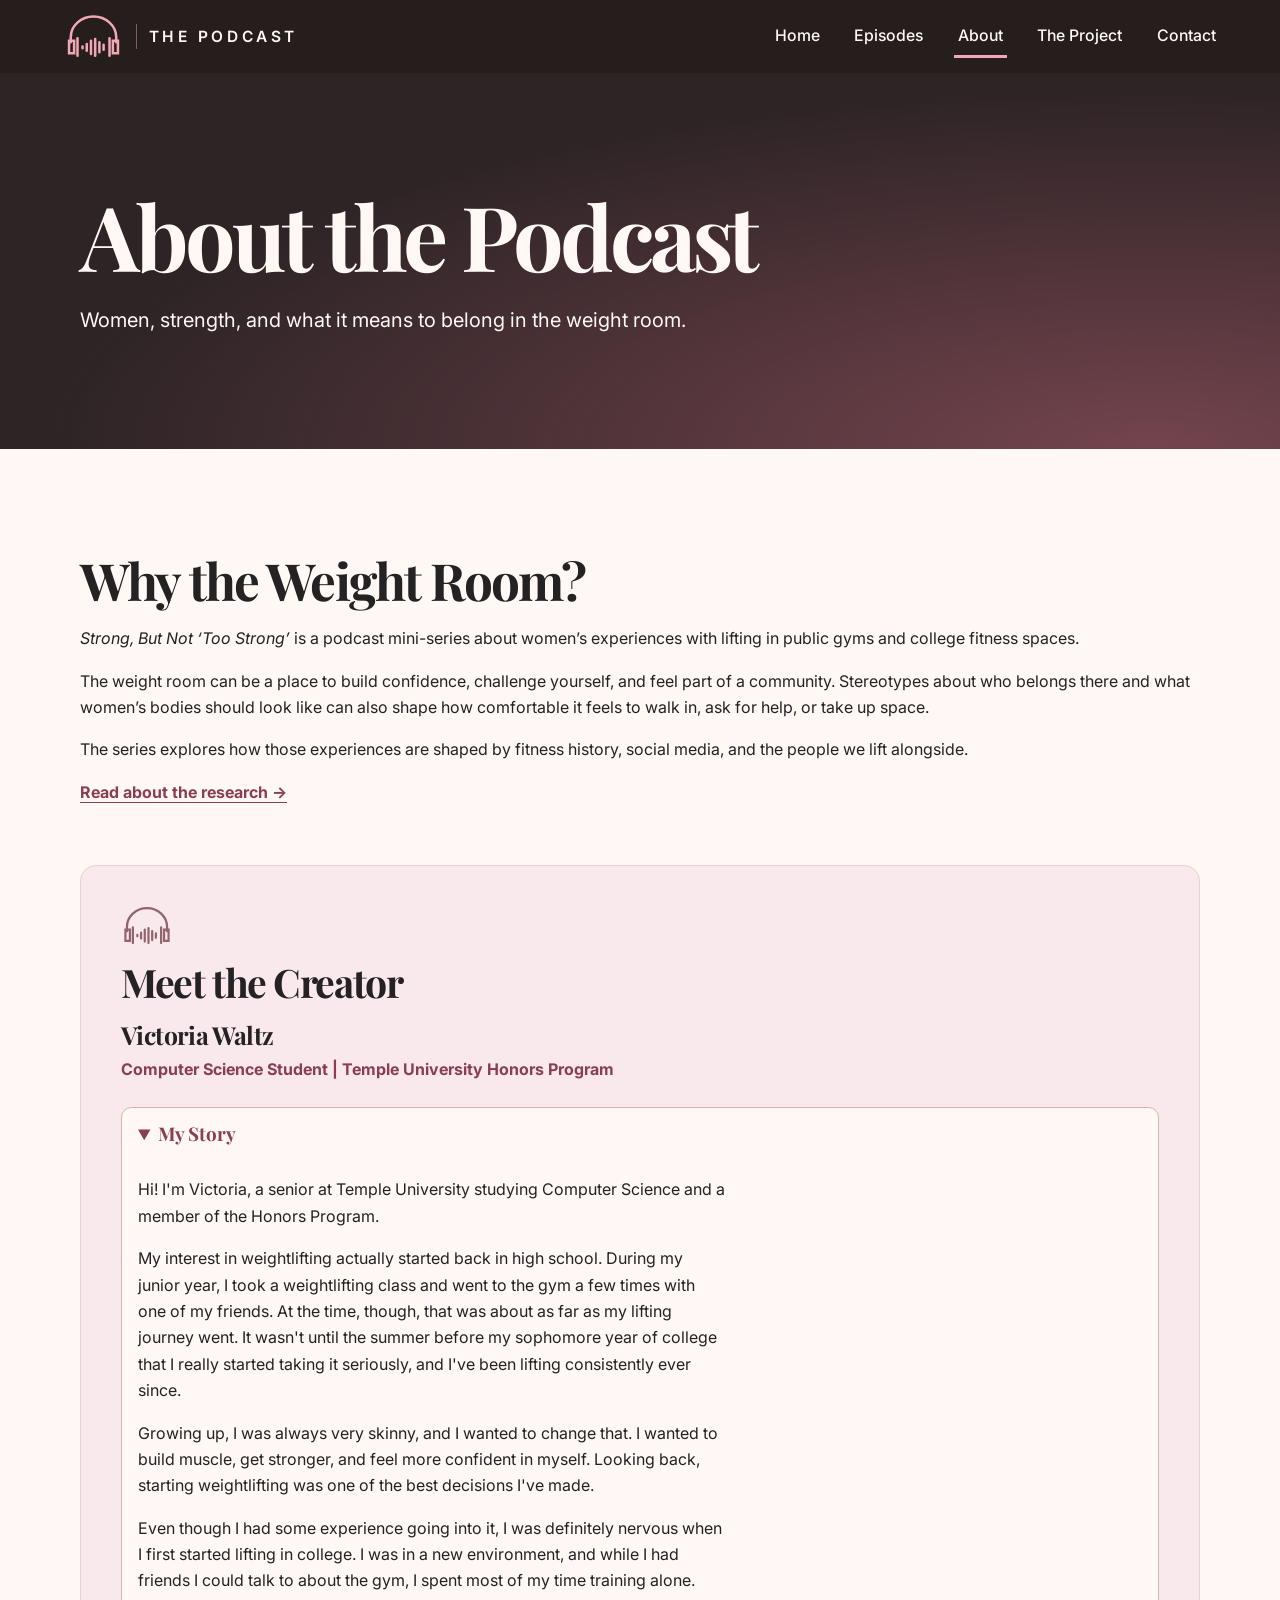
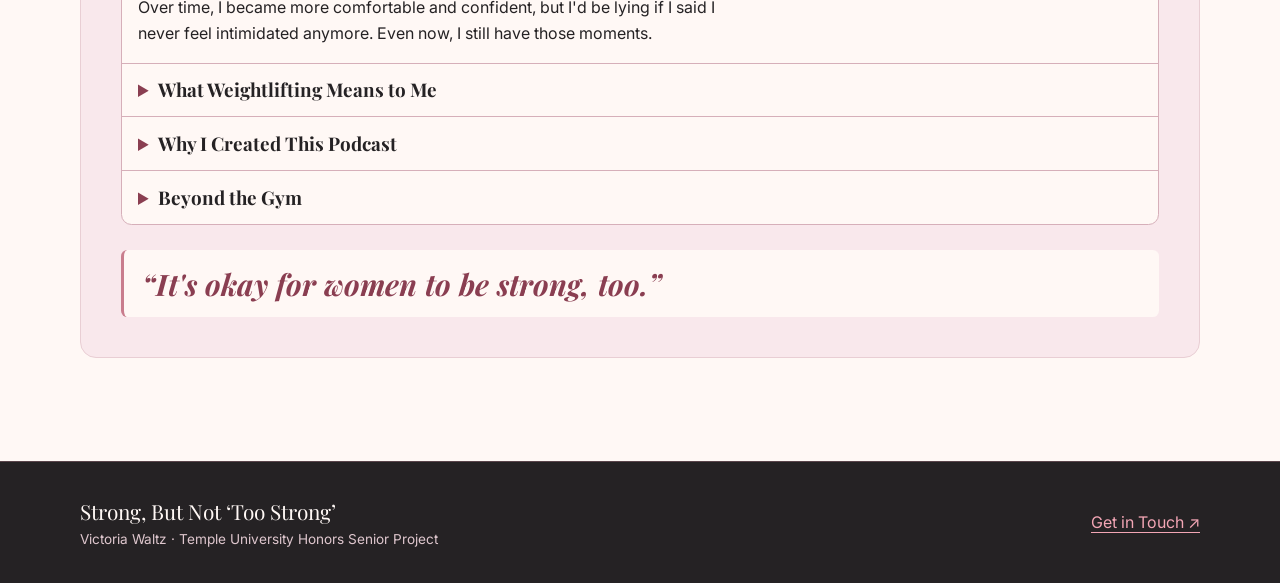
==== commit 2f696b35: "Stack the About page sections" ====
--- a/about.html
+++ b/about.html
@@ -32,7 +32,7 @@
   </header>
   <main id="main" tabindex="-1">
   <section class="page-banner"><div class="wrap"><h1>About the Podcast</h1><p>Women, strength, and what it means to belong in the weight room.</p></div></section>
-  <div class="section wrap two-columns">
+  <div class="section wrap research">
     <section class="prose" data-reveal>
       <h2>Why the Weight Room?</h2>
       <p><em>Strong, But Not ‘Too Strong’</em> is a podcast mini-series about women’s experiences with lifting in public gyms and college fitness spaces.</p>
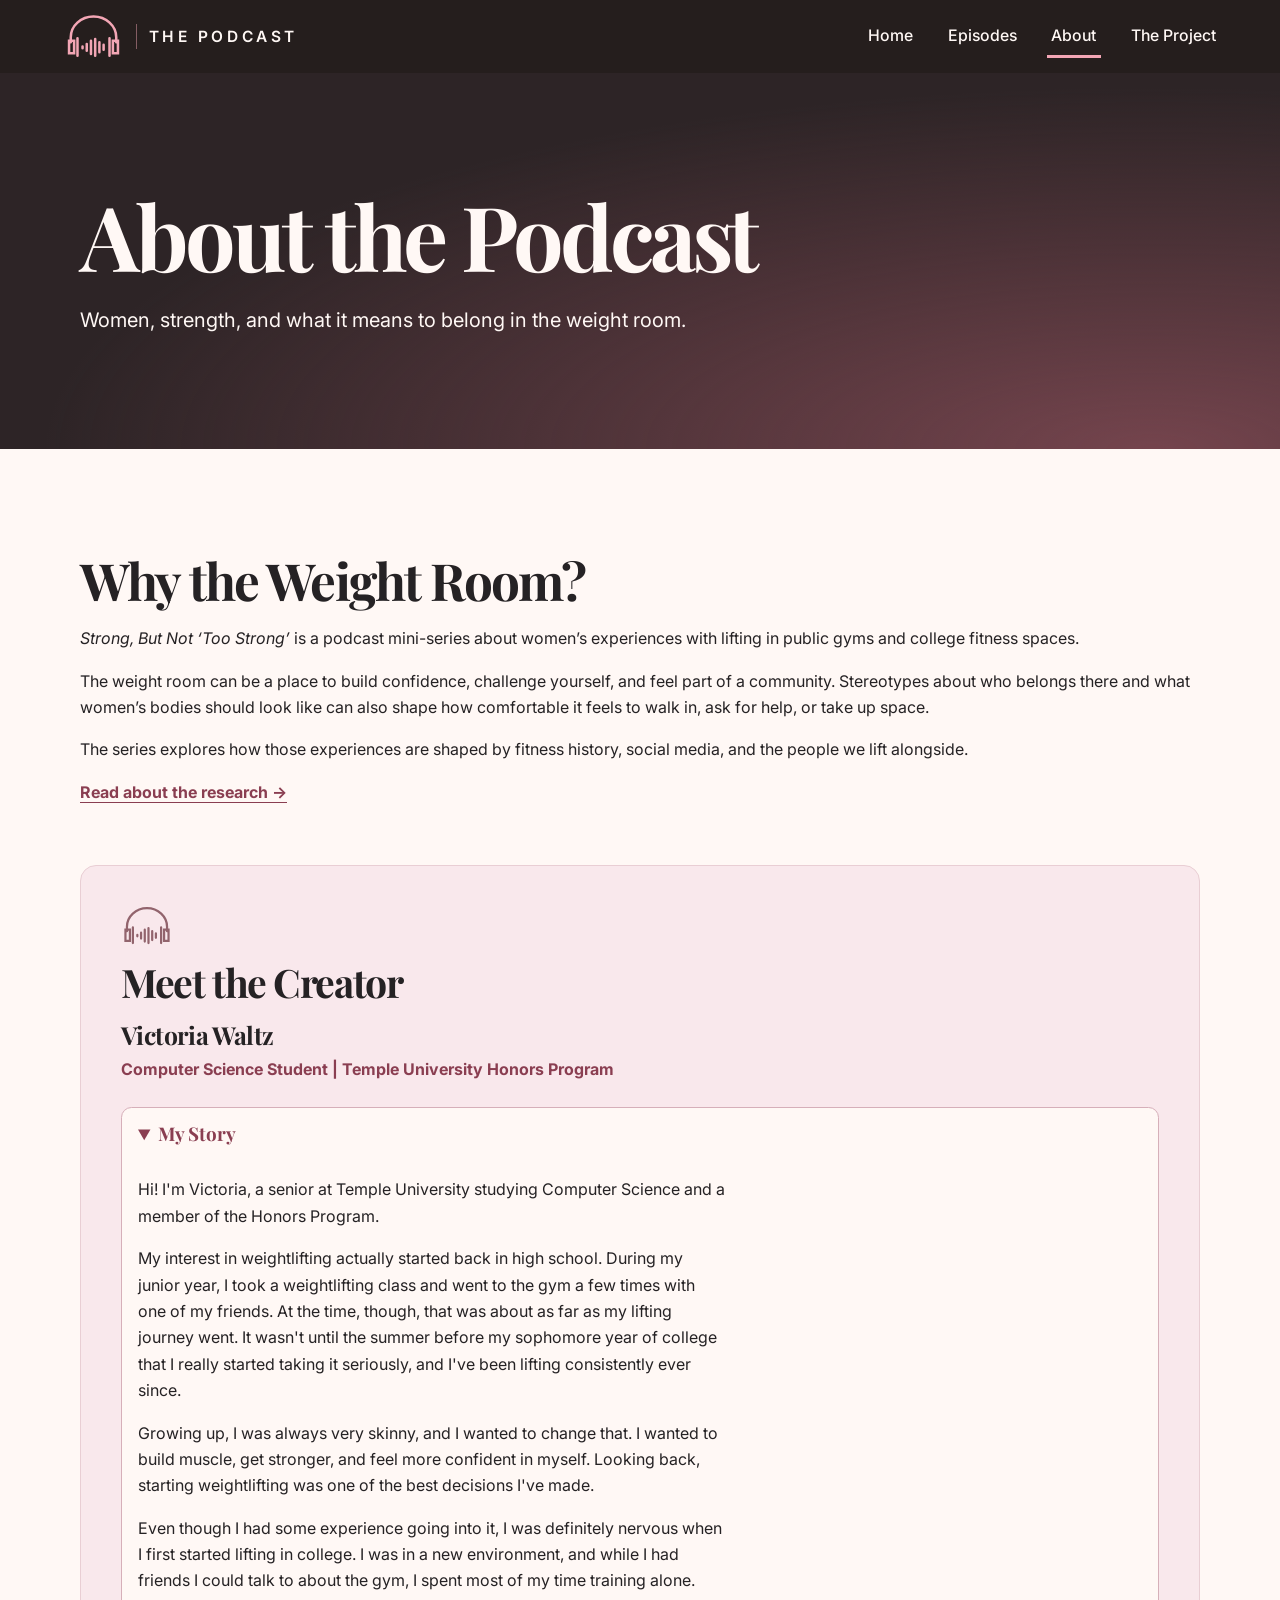
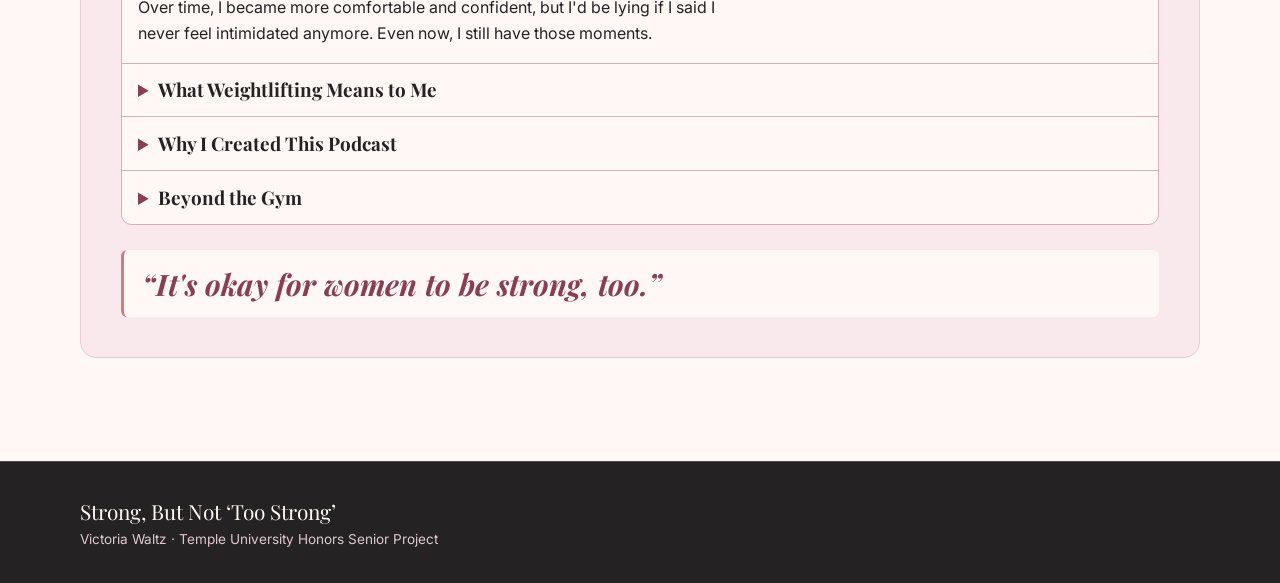
==== commit bdc7d387: "Remove the Contact page and links" ====
--- a/about.html
+++ b/about.html
@@ -26,7 +26,6 @@
         <a href="episodes.html">Episodes</a>
         <a href="about.html" aria-current="page">About</a>
         <a href="project.html">The Project</a>
-        <a href="contact.html">Contact</a>
       </nav>
     </div>
   </header>
@@ -87,7 +86,6 @@
   <footer class="site-footer">
     <div class="wrap footer-inner">
       <div><a class="footer-brand" href="index.html">Strong, But Not ‘Too Strong’</a><p>Victoria Waltz · Temple University Honors Senior Project</p></div>
-      <a class="footer-link" href="contact.html">Get in Touch <span aria-hidden="true">↗</span></a>
     </div>
   </footer>
 </body>
--- a/css/style.css
+++ b/css/style.css
@@ -105,7 +105,6 @@
 .site-footer { padding: 2rem 0; border-top: 1px solid #59444a; }
 .footer-brand { font-family: var(--serif); font-size: 1.3rem; text-decoration: none; }
 .footer-inner p { color: #dfc7ce; font-size: .85rem; }
-.footer-link { color: var(--blush); white-space: nowrap; text-underline-offset: .22em; }
 .page-banner { background: radial-gradient(ellipse at 90% 100%, #74444d, transparent 68%), #2d2426; color: var(--cream); padding-block: clamp(3.7rem, 9vw, 7rem); }
 .page-banner .eyebrow, .back-link { color: var(--blush); }
 .page-banner p:not(.eyebrow) { margin-top: 1.2rem; font-size: clamp(1rem, 2vw, 1.25rem); max-width: 58ch; }
@@ -198,11 +197,7 @@
 }
 .interview-material > .text-link { justify-self: start; }
 .question blockquote { margin: 1.3rem 0 0; font: italic clamp(1.5rem, 4vw, 2.6rem)/1.25 var(--serif); max-width: 36ch; }
-.contact-form { display: grid; gap: .65rem; }
-.contact-form label { font-weight: 600; margin-top: .25rem; }
-.contact-form input, .contact-form textarea, .player select { width: 100%; padding: .55rem .7rem; border: 1px solid #a97f8a; border-radius: .45rem; background: var(--cream); color: var(--charcoal); }
-.contact-form textarea { resize: vertical; }
-.contact-form .button { justify-self: start; }
+.player select { width: 100%; padding: .55rem .7rem; border: 1px solid #a97f8a; border-radius: .45rem; background: var(--cream); color: var(--charcoal); }
 .player-wrap { max-width: 790px; }
 .player-wrap .player { margin-top: 1.75rem; }
 .player-status { color: var(--muted); }
